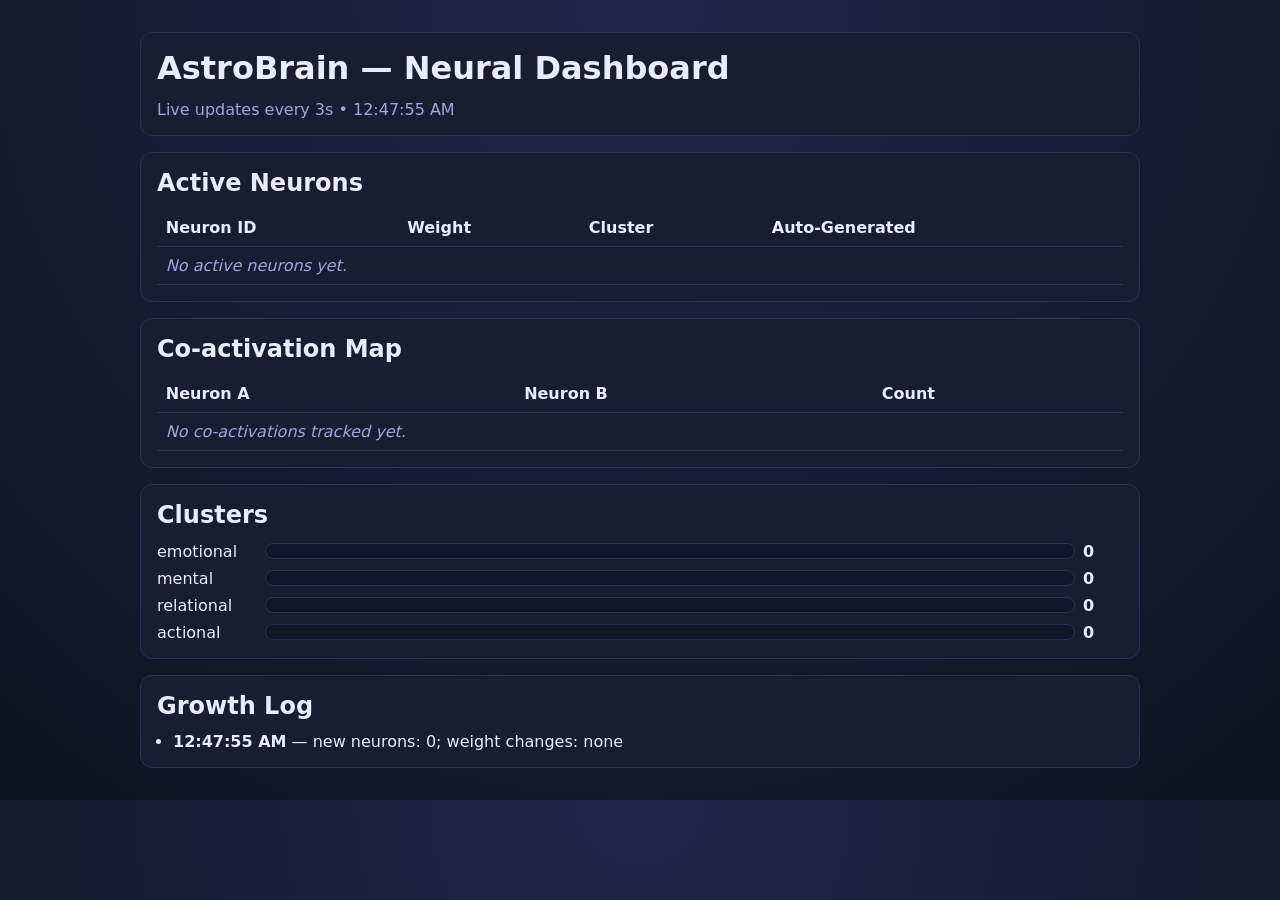
==== astrobrain/dashboard/index.html @ 65255050 "Add cerebellum narrative refinement and live neural dashboard" ====
<!doctype html>
<html lang="en">
  <head>
    <meta charset="UTF-8" />
    <meta name="viewport" content="width=device-width, initial-scale=1.0" />
    <title>AstroBrain Neural Dashboard</title>
    <link rel="stylesheet" href="./style.css" />
  </head>
  <body>
    <main class="dashboard">
      <header>
        <h1>AstroBrain — Neural Dashboard</h1>
        <p id="status">Loading neural activity…</p>
      </header>

      <section>
        <h2>Active Neurons</h2>
        <table>
          <thead>
            <tr>
              <th>Neuron ID</th>
              <th>Weight</th>
              <th>Cluster</th>
              <th>Auto-Generated</th>
            </tr>
          </thead>
          <tbody id="neurons-body"></tbody>
        </table>
      </section>

      <section>
        <h2>Co-activation Map</h2>
        <table>
          <thead>
            <tr>
              <th>Neuron A</th>
              <th>Neuron B</th>
              <th>Count</th>
            </tr>
          </thead>
          <tbody id="coactivation-body"></tbody>
        </table>
      </section>

      <section>
        <h2>Clusters</h2>
        <div id="cluster-bars" class="cluster-bars"></div>
      </section>

      <section>
        <h2>Growth Log</h2>
        <ul id="growth-log" class="timeline"></ul>
      </section>
    </main>

    <script src="./app.js"></script>
  </body>
</html>
---- astrobrain/dashboard/style.css ----
:root {
  color-scheme: dark;
  --bg: #0f1220;
  --panel: #191d31;
  --line: #2a3255;
  --text: #e7ecff;
  --muted: #9aa8db;
  --accent: #67d3ff;
}

* { box-sizing: border-box; }

body {
  margin: 0;
  font-family: Inter, system-ui, -apple-system, Segoe UI, Roboto, sans-serif;
  background: radial-gradient(circle at top, #1e2748, var(--bg));
  color: var(--text);
}

.dashboard {
  width: min(1000px, 94vw);
  margin: 2rem auto;
  display: grid;
  gap: 1rem;
}

section,
header {
  background: var(--panel);
  border: 1px solid var(--line);
  border-radius: 12px;
  padding: 1rem;
}

h1, h2 { margin: 0 0 0.8rem; }
#status { margin: 0; color: var(--muted); }

table {
  width: 100%;
  border-collapse: collapse;
}

th, td {
  text-align: left;
  padding: 0.55rem;
  border-bottom: 1px solid var(--line);
}

.cluster-bars {
  display: grid;
  gap: 0.5rem;
}

.bar-row {
  display: grid;
  grid-template-columns: 100px 1fr 40px;
  align-items: center;
  gap: 0.5rem;
}

.bar-track {
  height: 16px;
  border-radius: 999px;
  overflow: hidden;
  background: #11162a;
  border: 1px solid var(--line);
}

.bar-fill {
  height: 100%;
  background: linear-gradient(90deg, #4bb2ff, var(--accent));
}

.timeline {
  margin: 0;
  padding-left: 1rem;
  display: grid;
  gap: 0.45rem;
}

.empty {
  color: var(--muted);
  font-style: italic;
}
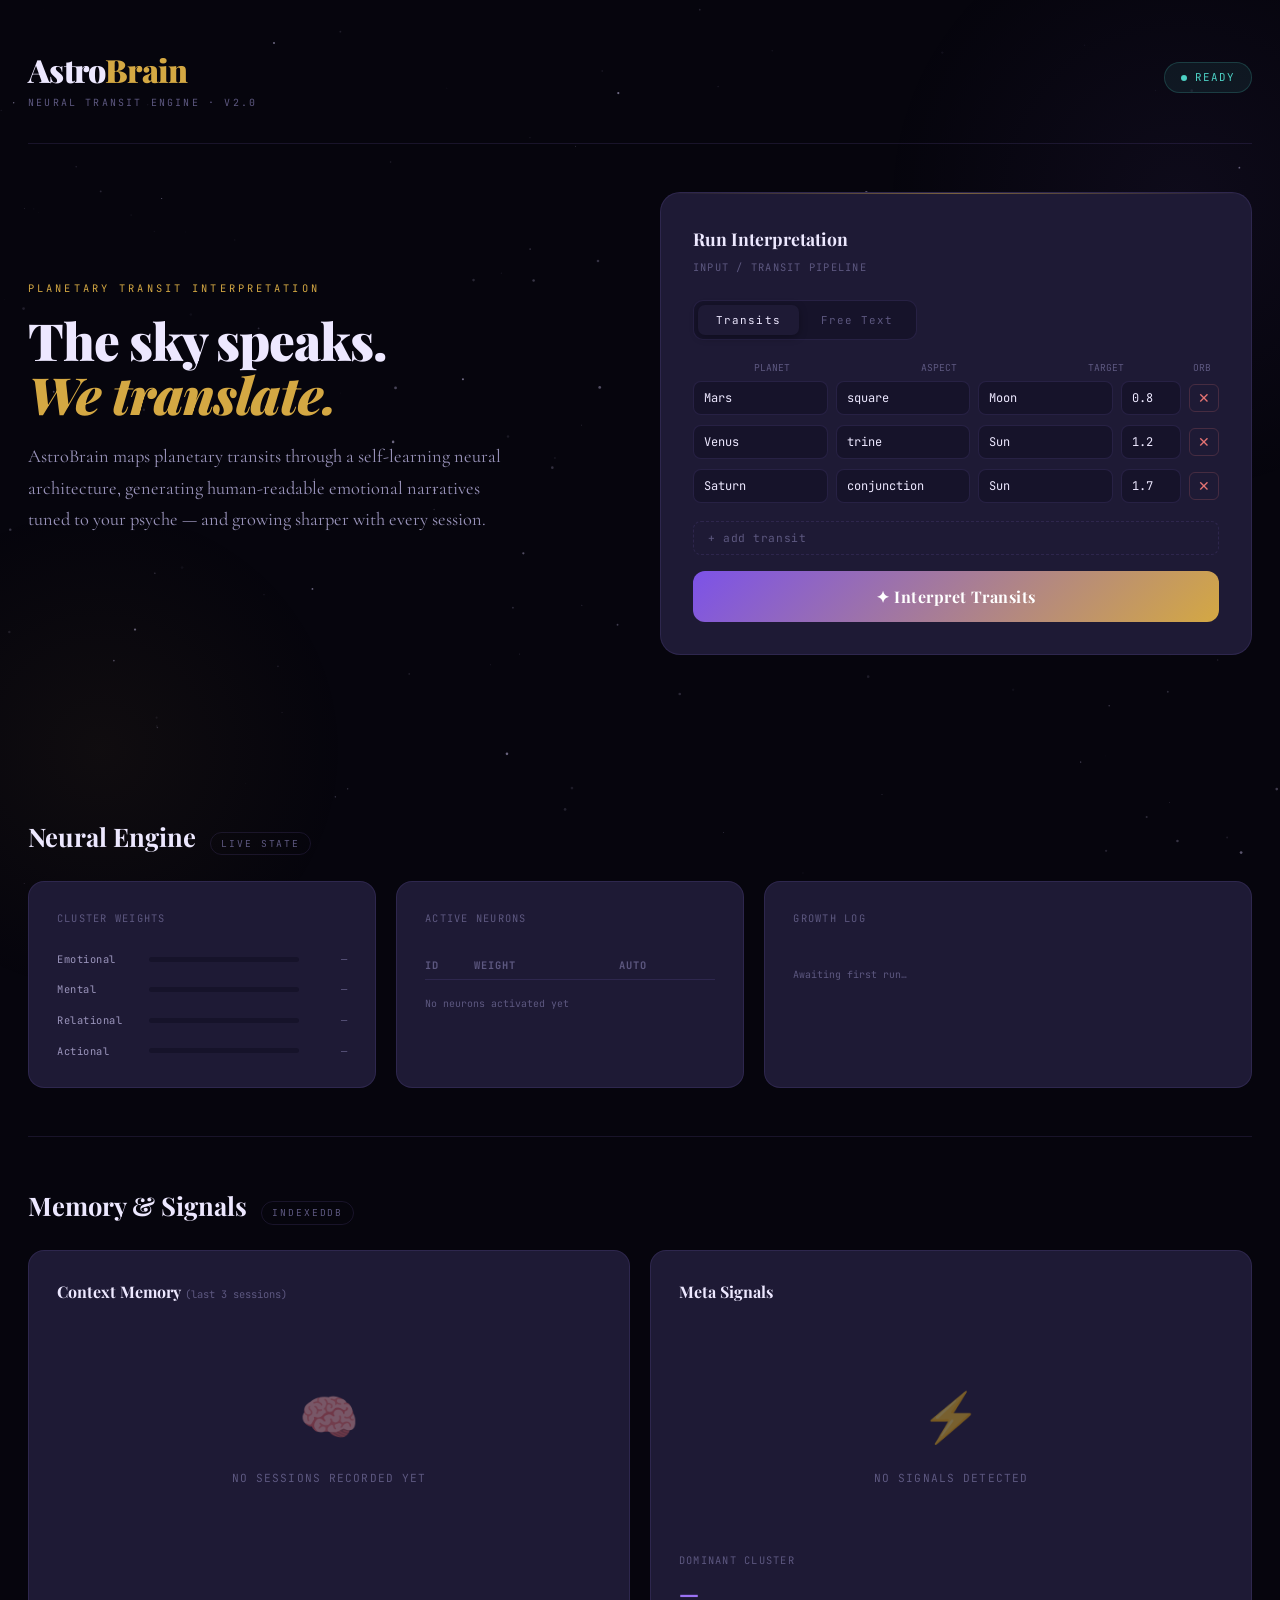
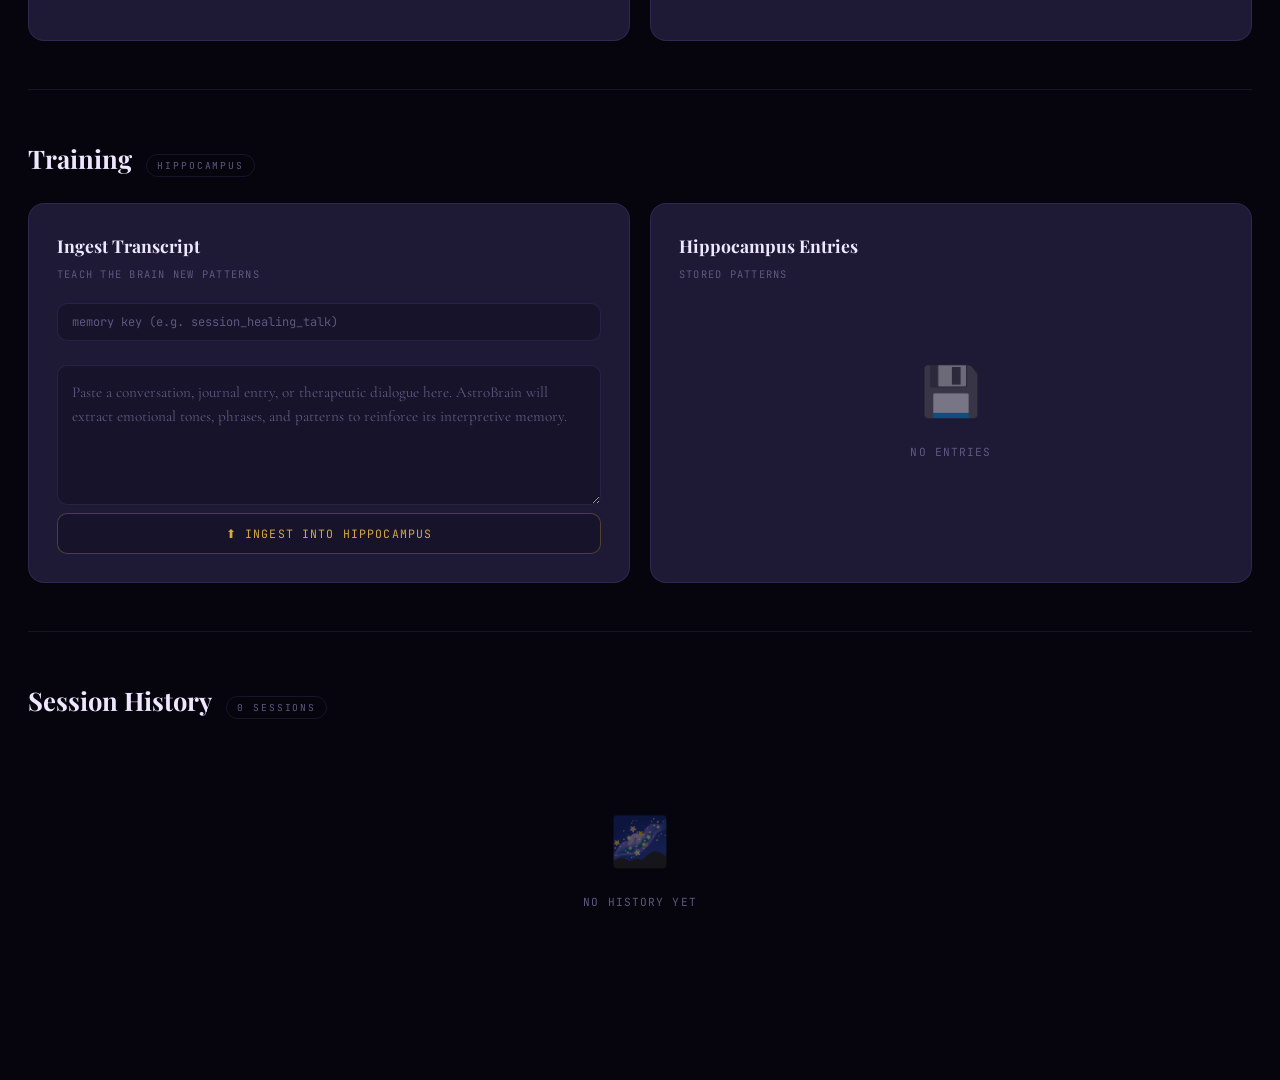
==== commit 5985e59e: "Add files via upload" ====
--- a/astrobrain/dashboard/index.html
+++ b/astrobrain/dashboard/index.html
@@ -1,58 +1,1999 @@
-<!doctype html>
+<!DOCTYPE html>
 <html lang="en">
-  <head>
-    <meta charset="UTF-8" />
-    <meta name="viewport" content="width=device-width, initial-scale=1.0" />
-    <title>AstroBrain Neural Dashboard</title>
-    <link rel="stylesheet" href="./style.css" />
-  </head>
-  <body>
-    <main class="dashboard">
-      <header>
-        <h1>AstroBrain — Neural Dashboard</h1>
-        <p id="status">Loading neural activity…</p>
-      </header>
-
-      <section>
-        <h2>Active Neurons</h2>
-        <table>
+<head>
+<meta charset="UTF-8">
+<meta name="viewport" content="width=device-width, initial-scale=1.0">
+<title>AstroBrain — Neural Transit Engine</title>
+<link rel="preconnect" href="https://fonts.googleapis.com">
+<link rel="preconnect" href="https://fonts.gstatic.com" crossorigin>
+<link href="https://fonts.googleapis.com/css2?family=Playfair+Display:ital,wght@0,400;0,700;0,900;1,400;1,700&family=JetBrains+Mono:wght@300;400;500;700&family=Cormorant+Garamond:ital,wght@0,300;0,400;1,300;1,400&display=swap" rel="stylesheet">
+
+<style>
+  :root {
+    --void: #06050d;
+    --deep: #0e0c1a;
+    --surface: #16132a;
+    --card: #1e1a35;
+    --card-hi: #2a2448;
+    --border: rgba(160, 130, 255, 0.12);
+    --border-hi: rgba(160, 130, 255, 0.28);
+    --gold: #d4a843;
+    --gold-dim: rgba(212, 168, 67, 0.6);
+    --gold-glow: rgba(212, 168, 67, 0.15);
+    --violet: #9b72f5;
+    --violet-dim: rgba(155, 114, 245, 0.6);
+    --violet-glow: rgba(155, 114, 245, 0.12);
+    --rose: #e57373;
+    --teal: #4dd0c4;
+    --teal-dim: rgba(77, 208, 196, 0.6);
+    --text-primary: #ede8ff;
+    --text-secondary: #9b95bc;
+    --text-muted: #5d5880;
+    --font-display: 'Playfair Display', serif;
+    --font-body: 'Cormorant Garamond', serif;
+    --font-mono: 'JetBrains Mono', monospace;
+  }
+
+  *, *::before, *::after { box-sizing: border-box; margin: 0; padding: 0; }
+
+  html { scroll-behavior: smooth; }
+
+  body {
+    background: var(--void);
+    color: var(--text-primary);
+    font-family: var(--font-body);
+    font-size: 17px;
+    line-height: 1.6;
+    min-height: 100vh;
+    overflow-x: hidden;
+  }
+
+  /* ─── CANVAS STARS ─────────────────────────────────── */
+  #star-canvas {
+    position: fixed;
+    inset: 0;
+    z-index: 0;
+    pointer-events: none;
+  }
+
+  /* ─── LAYOUT ─────────────────────────────────────── */
+  .app {
+    position: relative;
+    z-index: 1;
+    max-width: 1400px;
+    margin: 0 auto;
+    padding: 0 28px 80px;
+  }
+
+  /* ─── HEADER ─────────────────────────────────────── */
+  header {
+    padding: 44px 0 32px;
+    display: flex;
+    align-items: center;
+    justify-content: space-between;
+    border-bottom: 1px solid var(--border);
+    margin-bottom: 48px;
+  }
+
+  .logo-block {
+    display: flex;
+    align-items: baseline;
+    gap: 14px;
+  }
+
+  .logo-text {
+    font-family: var(--font-display);
+    font-size: 2rem;
+    font-weight: 900;
+    letter-spacing: -0.02em;
+    color: var(--text-primary);
+  }
+
+  .logo-text span {
+    color: var(--gold);
+  }
+
+  .logo-sub {
+    font-family: var(--font-mono);
+    font-size: 0.62rem;
+    letter-spacing: 0.22em;
+    color: var(--text-muted);
+    text-transform: uppercase;
+  }
+
+  .header-right {
+    display: flex;
+    align-items: center;
+    gap: 20px;
+  }
+
+  .status-pill {
+    display: flex;
+    align-items: center;
+    gap: 8px;
+    background: rgba(77, 208, 196, 0.08);
+    border: 1px solid rgba(77, 208, 196, 0.2);
+    border-radius: 100px;
+    padding: 6px 16px;
+    font-family: var(--font-mono);
+    font-size: 0.68rem;
+    color: var(--teal);
+    letter-spacing: 0.1em;
+  }
+
+  .status-dot {
+    width: 6px; height: 6px;
+    border-radius: 50%;
+    background: var(--teal);
+    animation: pulse 2s ease-in-out infinite;
+  }
+
+  @keyframes pulse {
+    0%, 100% { opacity: 1; transform: scale(1); }
+    50% { opacity: 0.4; transform: scale(0.7); }
+  }
+
+  /* ─── HERO SECTION ─────────────────────────────── */
+  .hero {
+    display: grid;
+    grid-template-columns: 1fr 1fr;
+    gap: 40px;
+    margin-bottom: 48px;
+  }
+
+  .hero-left {
+    display: flex;
+    flex-direction: column;
+    justify-content: center;
+  }
+
+  .hero-eyebrow {
+    font-family: var(--font-mono);
+    font-size: 0.65rem;
+    letter-spacing: 0.3em;
+    color: var(--gold);
+    text-transform: uppercase;
+    margin-bottom: 16px;
+  }
+
+  .hero-title {
+    font-family: var(--font-display);
+    font-size: 3.2rem;
+    font-weight: 900;
+    line-height: 1.06;
+    letter-spacing: -0.02em;
+    margin-bottom: 20px;
+  }
+
+  .hero-title em {
+    font-style: italic;
+    color: var(--gold);
+  }
+
+  .hero-desc {
+    font-size: 1.15rem;
+    color: var(--text-secondary);
+    line-height: 1.7;
+    max-width: 480px;
+    margin-bottom: 32px;
+  }
+
+  /* ─── TRANSIT INPUT PANEL ───────────────────────── */
+  .input-panel {
+    background: var(--card);
+    border: 1px solid var(--border);
+    border-radius: 20px;
+    padding: 32px;
+    position: relative;
+    overflow: hidden;
+  }
+
+  .input-panel::before {
+    content: '';
+    position: absolute;
+    top: 0; left: 0; right: 0;
+    height: 1px;
+    background: linear-gradient(90deg, transparent, var(--gold), transparent);
+    opacity: 0.5;
+  }
+
+  .panel-title {
+    font-family: var(--font-display);
+    font-size: 1.1rem;
+    font-weight: 700;
+    margin-bottom: 6px;
+  }
+
+  .panel-sub {
+    font-family: var(--font-mono);
+    font-size: 0.65rem;
+    color: var(--text-muted);
+    letter-spacing: 0.12em;
+    margin-bottom: 24px;
+  }
+
+  /* Transit Row */
+  .transit-rows { display: flex; flex-direction: column; gap: 10px; margin-bottom: 18px; }
+
+  .transit-row {
+    display: grid;
+    grid-template-columns: 1fr 1fr 1fr auto auto;
+    gap: 8px;
+    align-items: center;
+  }
+
+  .transit-row select,
+  .transit-row input[type="number"] {
+    background: var(--surface);
+    border: 1px solid var(--border);
+    border-radius: 8px;
+    color: var(--text-primary);
+    font-family: var(--font-mono);
+    font-size: 0.75rem;
+    padding: 8px 10px;
+    transition: border-color 0.2s;
+    -webkit-appearance: none;
+    outline: none;
+    width: 100%;
+  }
+
+  .transit-row select:focus,
+  .transit-row input[type="number"]:focus {
+    border-color: var(--violet-dim);
+  }
+
+  .transit-row select option { background: var(--deep); }
+
+  .btn-remove {
+    background: none;
+    border: 1px solid rgba(229, 115, 115, 0.2);
+    border-radius: 6px;
+    color: var(--rose);
+    cursor: pointer;
+    font-size: 0.9rem;
+    padding: 6px 8px;
+    transition: all 0.2s;
+    line-height: 1;
+  }
+  .btn-remove:hover { background: rgba(229,115,115,0.1); border-color: var(--rose); }
+
+  .row-label {
+    font-family: var(--font-mono);
+    font-size: 0.6rem;
+    color: var(--text-muted);
+    text-align: center;
+  }
+
+  .col-labels {
+    display: grid;
+    grid-template-columns: 1fr 1fr 1fr auto auto;
+    gap: 8px;
+    margin-bottom: 6px;
+  }
+
+  .btn-add {
+    display: flex;
+    align-items: center;
+    gap: 8px;
+    background: none;
+    border: 1px dashed var(--border);
+    border-radius: 8px;
+    color: var(--text-muted);
+    cursor: pointer;
+    font-family: var(--font-mono);
+    font-size: 0.7rem;
+    padding: 9px 14px;
+    transition: all 0.2s;
+    width: 100%;
+    letter-spacing: 0.05em;
+  }
+  .btn-add:hover { border-color: var(--violet-dim); color: var(--violet); }
+
+  .btn-run {
+    display: flex;
+    align-items: center;
+    justify-content: center;
+    gap: 10px;
+    width: 100%;
+    margin-top: 16px;
+    padding: 15px;
+    background: linear-gradient(135deg, #7c52e8, #d4a843);
+    border: none;
+    border-radius: 12px;
+    color: white;
+    cursor: pointer;
+    font-family: var(--font-display);
+    font-size: 1rem;
+    font-weight: 700;
+    letter-spacing: 0.03em;
+    transition: all 0.25s;
+    position: relative;
+    overflow: hidden;
+  }
+
+  .btn-run::before {
+    content: '';
+    position: absolute;
+    inset: 0;
+    background: linear-gradient(135deg, #9b72f5, #e8c063);
+    opacity: 0;
+    transition: opacity 0.25s;
+  }
+
+  .btn-run:hover::before { opacity: 1; }
+  .btn-run:hover { transform: translateY(-1px); box-shadow: 0 8px 32px rgba(155, 114, 245, 0.3); }
+  .btn-run:active { transform: translateY(0); }
+  .btn-run span { position: relative; z-index: 1; }
+
+  /* ─── RAW TEXT INPUT ────────────────────────────── */
+  .raw-panel {
+    background: var(--card);
+    border: 1px solid var(--border);
+    border-radius: 20px;
+    padding: 32px;
+    margin-bottom: 40px;
+    position: relative;
+    overflow: hidden;
+  }
+
+  .raw-panel::before {
+    content: '';
+    position: absolute;
+    top: 0; left: 0; right: 0;
+    height: 1px;
+    background: linear-gradient(90deg, transparent, var(--violet), transparent);
+    opacity: 0.5;
+  }
+
+  .raw-panel textarea {
+    width: 100%;
+    background: var(--surface);
+    border: 1px solid var(--border);
+    border-radius: 10px;
+    color: var(--text-primary);
+    font-family: var(--font-body);
+    font-size: 1rem;
+    line-height: 1.6;
+    padding: 14px 16px;
+    resize: vertical;
+    min-height: 110px;
+    outline: none;
+    transition: border-color 0.2s;
+    margin-top: 12px;
+  }
+  .raw-panel textarea::placeholder { color: var(--text-muted); }
+  .raw-panel textarea:focus { border-color: var(--violet-dim); }
+
+  .raw-panel .btn-run-raw {
+    margin-top: 14px;
+    display: flex;
+    align-items: center;
+    justify-content: center;
+    gap: 10px;
+    width: 100%;
+    padding: 13px;
+    background: var(--surface);
+    border: 1px solid var(--violet-dim);
+    border-radius: 10px;
+    color: var(--violet);
+    cursor: pointer;
+    font-family: var(--font-mono);
+    font-size: 0.75rem;
+    letter-spacing: 0.1em;
+    transition: all 0.2s;
+  }
+  .raw-panel .btn-run-raw:hover {
+    background: var(--violet-glow);
+    border-color: var(--violet);
+  }
+
+  /* ─── NARRATIVE OUTPUT ──────────────────────────── */
+  .narrative-section {
+    margin-bottom: 48px;
+    opacity: 0;
+    transform: translateY(20px);
+    transition: all 0.6s cubic-bezier(0.22, 1, 0.36, 1);
+  }
+  .narrative-section.visible {
+    opacity: 1;
+    transform: translateY(0);
+  }
+
+  .section-header {
+    display: flex;
+    align-items: baseline;
+    gap: 14px;
+    margin-bottom: 24px;
+  }
+
+  .section-title {
+    font-family: var(--font-display);
+    font-size: 1.6rem;
+    font-weight: 700;
+  }
+
+  .section-badge {
+    font-family: var(--font-mono);
+    font-size: 0.6rem;
+    letter-spacing: 0.2em;
+    color: var(--text-muted);
+    text-transform: uppercase;
+    padding: 3px 10px;
+    border: 1px solid var(--border);
+    border-radius: 100px;
+  }
+
+  .narrative-grid {
+    display: grid;
+    grid-template-columns: repeat(4, 1fr);
+    gap: 20px;
+  }
+
+  .narrative-card {
+    background: var(--card);
+    border: 1px solid var(--border);
+    border-radius: 16px;
+    padding: 26px 24px;
+    position: relative;
+    overflow: hidden;
+    transition: border-color 0.3s, transform 0.3s;
+  }
+  .narrative-card:hover {
+    border-color: var(--border-hi);
+    transform: translateY(-2px);
+  }
+
+  .narrative-card .card-icon {
+    font-size: 1.5rem;
+    margin-bottom: 10px;
+    display: block;
+  }
+
+  .narrative-card .card-label {
+    font-family: var(--font-mono);
+    font-size: 0.62rem;
+    letter-spacing: 0.22em;
+    color: var(--text-muted);
+    text-transform: uppercase;
+    margin-bottom: 10px;
+  }
+
+  .narrative-card .card-value {
+    font-family: var(--font-body);
+    font-size: 1.05rem;
+    color: var(--text-primary);
+    line-height: 1.55;
+  }
+
+  .card-energy { border-top: 2px solid var(--gold); }
+  .card-energy .card-label { color: var(--gold-dim); }
+  .card-avoid { border-top: 2px solid var(--rose); }
+  .card-avoid .card-label { color: rgba(229,115,115,0.7); }
+  .card-use { border-top: 2px solid var(--teal); }
+  .card-use .card-label { color: var(--teal-dim); }
+  .card-focus { border-top: 2px solid var(--violet); }
+  .card-focus .card-label { color: var(--violet-dim); }
+
+  /* ─── NEURAL ENGINE DASHBOARD ───────────────────── */
+  .engine-section {
+    margin-bottom: 48px;
+  }
+
+  .engine-grid {
+    display: grid;
+    grid-template-columns: 1fr 1fr 1.4fr;
+    gap: 20px;
+  }
+
+  /* Cluster bars */
+  .cluster-card {
+    background: var(--card);
+    border: 1px solid var(--border);
+    border-radius: 16px;
+    padding: 28px;
+  }
+
+  .cluster-bars { display: flex; flex-direction: column; gap: 14px; margin-top: 16px; }
+
+  .bar-row {
+    display: flex;
+    align-items: center;
+    gap: 12px;
+  }
+
+  .bar-label {
+    font-family: var(--font-mono);
+    font-size: 0.65rem;
+    color: var(--text-secondary);
+    width: 80px;
+    flex-shrink: 0;
+    text-transform: capitalize;
+    letter-spacing: 0.05em;
+  }
+
+  .bar-track {
+    flex: 1;
+    height: 5px;
+    background: var(--surface);
+    border-radius: 100px;
+    overflow: hidden;
+  }
+
+  .bar-fill {
+    height: 100%;
+    border-radius: 100px;
+    transition: width 0.8s cubic-bezier(0.22, 1, 0.36, 1);
+  }
+  .bar-fill.emotional { background: linear-gradient(90deg, #e57373, #f48fb1); }
+  .bar-fill.mental { background: linear-gradient(90deg, #4dd0c4, #80deea); }
+  .bar-fill.relational { background: linear-gradient(90deg, #d4a843, #ffe082); }
+  .bar-fill.actional { background: linear-gradient(90deg, #9b72f5, #ce93d8); }
+
+  .bar-val {
+    font-family: var(--font-mono);
+    font-size: 0.65rem;
+    color: var(--text-muted);
+    width: 36px;
+    text-align: right;
+  }
+
+  /* Neurons table */
+  .neuron-card {
+    background: var(--card);
+    border: 1px solid var(--border);
+    border-radius: 16px;
+    padding: 28px;
+    overflow: hidden;
+  }
+
+  .data-table {
+    width: 100%;
+    border-collapse: collapse;
+    margin-top: 16px;
+    font-family: var(--font-mono);
+    font-size: 0.65rem;
+  }
+
+  .data-table th {
+    color: var(--text-muted);
+    letter-spacing: 0.1em;
+    text-transform: uppercase;
+    padding: 6px 0;
+    text-align: left;
+    border-bottom: 1px solid var(--border);
+  }
+
+  .data-table td {
+    padding: 8px 0;
+    color: var(--text-secondary);
+    border-bottom: 1px solid rgba(255,255,255,0.03);
+    vertical-align: top;
+  }
+
+  .data-table tr:last-child td { border-bottom: none; }
+
+  .weight-bar {
+    display: inline-block;
+    height: 3px;
+    border-radius: 2px;
+    background: var(--violet);
+    margin-top: 3px;
+    vertical-align: middle;
+    transition: width 0.6s ease;
+  }
+
+  .neuron-id { color: var(--text-primary); font-size: 0.6rem; }
+  .auto-badge {
+    font-size: 0.5rem;
+    padding: 1px 5px;
+    background: var(--violet-glow);
+    border: 1px solid rgba(155, 114, 245, 0.3);
+    border-radius: 4px;
+    color: var(--violet-dim);
+    margin-left: 4px;
+  }
+
+  /* Growth log */
+  .growth-card {
+    background: var(--card);
+    border: 1px solid var(--border);
+    border-radius: 16px;
+    padding: 28px;
+    overflow: hidden;
+  }
+
+  .growth-log {
+    list-style: none;
+    margin-top: 16px;
+    max-height: 280px;
+    overflow-y: auto;
+    scrollbar-width: thin;
+    scrollbar-color: var(--border) transparent;
+  }
+
+  .growth-log li {
+    display: flex;
+    gap: 12px;
+    padding: 10px 0;
+    border-bottom: 1px solid rgba(255,255,255,0.03);
+    font-family: var(--font-mono);
+    font-size: 0.62rem;
+    color: var(--text-muted);
+    align-items: flex-start;
+  }
+
+  .growth-log li:last-child { border-bottom: none; }
+
+  .log-time {
+    color: var(--gold-dim);
+    flex-shrink: 0;
+    padding-top: 1px;
+  }
+
+  .log-text { color: var(--text-secondary); }
+
+  .log-changes { display: flex; flex-wrap: wrap; gap: 4px; margin-top: 3px; }
+
+  .change-chip {
+    font-size: 0.58rem;
+    padding: 1px 6px;
+    border-radius: 4px;
+    border: 1px solid;
+  }
+  .change-chip.pos { border-color: rgba(77, 208, 196, 0.3); color: var(--teal); }
+  .change-chip.neg { border-color: rgba(229, 115, 115, 0.3); color: var(--rose); }
+
+  /* ─── TRANSIT BREAKDOWN ─────────────────────────── */
+  .transits-section { margin-bottom: 48px; }
+
+  .transit-cards { display: grid; grid-template-columns: repeat(3, 1fr); gap: 16px; }
+
+  .transit-card {
+    background: var(--card);
+    border: 1px solid var(--border);
+    border-radius: 14px;
+    padding: 22px;
+    position: relative;
+    overflow: hidden;
+    transition: all 0.2s;
+  }
+  .transit-card:hover { border-color: var(--border-hi); }
+
+  .tc-rank {
+    font-family: var(--font-mono);
+    font-size: 0.58rem;
+    color: var(--text-muted);
+    letter-spacing: 0.2em;
+    margin-bottom: 8px;
+  }
+
+  .tc-header {
+    font-family: var(--font-display);
+    font-size: 1.15rem;
+    font-weight: 700;
+    margin-bottom: 4px;
+    color: var(--text-primary);
+  }
+
+  .tc-planet { color: var(--gold); }
+
+  .tc-meta {
+    font-family: var(--font-mono);
+    font-size: 0.62rem;
+    color: var(--text-muted);
+    margin-bottom: 14px;
+  }
+
+  .tc-scores {
+    display: flex;
+    gap: 10px;
+    flex-wrap: wrap;
+  }
+
+  .score-chip {
+    font-family: var(--font-mono);
+    font-size: 0.62rem;
+    padding: 3px 9px;
+    border-radius: 6px;
+    border: 1px solid;
+  }
+
+  .score-chip.total { border-color: var(--gold-dim); color: var(--gold); }
+  .score-chip.planet-s { border-color: rgba(155,114,245,0.3); color: var(--violet); }
+  .score-chip.aspect-s { border-color: rgba(77,208,196,0.3); color: var(--teal); }
+  .score-chip.orb-s { border-color: rgba(255,255,255,0.1); color: var(--text-muted); }
+
+  .tc-emotion {
+    margin-top: 12px;
+    font-style: italic;
+    font-size: 0.95rem;
+    color: var(--text-secondary);
+  }
+
+  .tc-action {
+    margin-top: 6px;
+    font-family: var(--font-mono);
+    font-size: 0.6rem;
+    color: var(--teal-dim);
+    letter-spacing: 0.06em;
+  }
+
+  /* ─── MEMORY SECTION ────────────────────────────── */
+  .memory-section { margin-bottom: 48px; }
+
+  .memory-grid {
+    display: grid;
+    grid-template-columns: 1fr 1fr;
+    gap: 20px;
+  }
+
+  .memory-card {
+    background: var(--card);
+    border: 1px solid var(--border);
+    border-radius: 16px;
+    padding: 28px;
+  }
+
+  .memory-card h4 {
+    font-family: var(--font-display);
+    font-size: 1rem;
+    font-weight: 700;
+    margin-bottom: 16px;
+    color: var(--text-primary);
+  }
+
+  .context-entry {
+    padding: 12px 0;
+    border-bottom: 1px solid rgba(255,255,255,0.04);
+    display: grid;
+    grid-template-columns: auto 1fr 1fr 1fr;
+    gap: 12px;
+    align-items: center;
+    font-family: var(--font-mono);
+    font-size: 0.65rem;
+  }
+  .context-entry:last-child { border-bottom: none; }
+
+  .ctx-date { color: var(--gold-dim); }
+  .ctx-emotion { color: var(--text-secondary); }
+  .ctx-tone { color: var(--violet-dim); }
+  .ctx-cluster { color: var(--teal-dim); text-transform: capitalize; }
+
+  .meta-signals { display: flex; flex-wrap: wrap; gap: 8px; }
+
+  .signal-chip {
+    padding: 6px 14px;
+    border-radius: 8px;
+    background: var(--surface);
+    border: 1px solid var(--border);
+    font-family: var(--font-mono);
+    font-size: 0.65rem;
+    color: var(--text-secondary);
+  }
+
+  .signal-chip.high {
+    border-color: rgba(229,115,115,0.3);
+    color: var(--rose);
+    background: rgba(229,115,115,0.06);
+  }
+
+  /* ─── TRAINING SECTION ──────────────────────────── */
+  .training-section { margin-bottom: 48px; }
+
+  .training-grid {
+    display: grid;
+    grid-template-columns: 1fr 1fr;
+    gap: 20px;
+  }
+
+  .training-card {
+    background: var(--card);
+    border: 1px solid var(--border);
+    border-radius: 16px;
+    padding: 28px;
+  }
+
+  .training-card textarea {
+    width: 100%;
+    background: var(--surface);
+    border: 1px solid var(--border);
+    border-radius: 10px;
+    color: var(--text-primary);
+    font-family: var(--font-body);
+    font-size: 0.95rem;
+    line-height: 1.6;
+    padding: 14px;
+    resize: vertical;
+    min-height: 140px;
+    outline: none;
+    transition: border-color 0.2s;
+    margin-top: 12px;
+  }
+  .training-card textarea:focus { border-color: var(--violet-dim); }
+  .training-card textarea::placeholder { color: var(--text-muted); }
+
+  .training-card input[type="text"] {
+    width: 100%;
+    background: var(--surface);
+    border: 1px solid var(--border);
+    border-radius: 10px;
+    color: var(--text-primary);
+    font-family: var(--font-mono);
+    font-size: 0.75rem;
+    padding: 10px 14px;
+    outline: none;
+    transition: border-color 0.2s;
+    margin-top: 8px;
+    margin-bottom: 12px;
+  }
+  .training-card input[type="text"]:focus { border-color: var(--violet-dim); }
+  .training-card input[type="text"]::placeholder { color: var(--text-muted); }
+
+  .btn-train {
+    display: flex;
+    align-items: center;
+    justify-content: center;
+    gap: 8px;
+    width: 100%;
+    padding: 12px;
+    background: var(--surface);
+    border: 1px solid rgba(212, 168, 67, 0.3);
+    border-radius: 10px;
+    color: var(--gold);
+    cursor: pointer;
+    font-family: var(--font-mono);
+    font-size: 0.72rem;
+    letter-spacing: 0.1em;
+    transition: all 0.2s;
+  }
+  .btn-train:hover { background: var(--gold-glow); border-color: var(--gold); }
+
+  /* ─── HISTORY SECTION ───────────────────────────── */
+  .history-section { margin-bottom: 48px; }
+
+  .history-list { display: flex; flex-direction: column; gap: 12px; }
+
+  .history-entry {
+    background: var(--card);
+    border: 1px solid var(--border);
+    border-radius: 14px;
+    padding: 20px 24px;
+    display: grid;
+    grid-template-columns: auto 1fr auto;
+    gap: 20px;
+    align-items: center;
+    cursor: pointer;
+    transition: all 0.2s;
+  }
+  .history-entry:hover { border-color: var(--border-hi); background: var(--card-hi); }
+
+  .he-time {
+    font-family: var(--font-mono);
+    font-size: 0.62rem;
+    color: var(--text-muted);
+    white-space: nowrap;
+  }
+
+  .he-preview {
+    font-size: 0.95rem;
+    color: var(--text-secondary);
+    overflow: hidden;
+    text-overflow: ellipsis;
+    white-space: nowrap;
+  }
+
+  .he-tone {
+    font-family: var(--font-mono);
+    font-size: 0.6rem;
+    padding: 3px 10px;
+    border-radius: 100px;
+    border: 1px solid var(--border);
+    color: var(--text-muted);
+    white-space: nowrap;
+  }
+
+  .he-tone.intense { border-color: rgba(229,115,115,0.3); color: var(--rose); }
+  .he-tone.active { border-color: rgba(155,114,245,0.3); color: var(--violet); }
+  .he-tone.soft { border-color: rgba(77,208,196,0.3); color: var(--teal); }
+
+  /* ─── LOADER ─────────────────────────────────────── */
+  .loader {
+    display: none;
+    align-items: center;
+    justify-content: center;
+    gap: 8px;
+    padding: 40px;
+    font-family: var(--font-mono);
+    font-size: 0.72rem;
+    color: var(--text-muted);
+    letter-spacing: 0.1em;
+  }
+  .loader.active { display: flex; }
+
+  .spinner {
+    width: 18px; height: 18px;
+    border: 2px solid var(--border);
+    border-top-color: var(--violet);
+    border-radius: 50%;
+    animation: spin 0.8s linear infinite;
+  }
+  @keyframes spin { to { transform: rotate(360deg); } }
+
+  /* ─── TOAST ──────────────────────────────────────── */
+  .toast {
+    position: fixed;
+    bottom: 32px;
+    right: 32px;
+    background: var(--card);
+    border: 1px solid var(--border);
+    border-radius: 12px;
+    padding: 14px 20px;
+    font-family: var(--font-mono);
+    font-size: 0.72rem;
+    color: var(--text-primary);
+    z-index: 100;
+    transform: translateY(20px);
+    opacity: 0;
+    transition: all 0.3s cubic-bezier(0.22, 1, 0.36, 1);
+    pointer-events: none;
+    display: flex;
+    align-items: center;
+    gap: 10px;
+    max-width: 320px;
+  }
+  .toast.show { transform: translateY(0); opacity: 1; }
+  .toast.success { border-left: 3px solid var(--teal); }
+  .toast.error { border-left: 3px solid var(--rose); }
+  .toast.info { border-left: 3px solid var(--violet); }
+
+  /* ─── EMPTY STATE ────────────────────────────────── */
+  .empty-state {
+    text-align: center;
+    padding: 60px 0 40px;
+    color: var(--text-muted);
+  }
+  .empty-state .es-icon { font-size: 3rem; margin-bottom: 12px; display: block; opacity: 0.4; }
+  .empty-state p { font-family: var(--font-mono); font-size: 0.7rem; letter-spacing: 0.1em; }
+
+  /* ─── RESPONSIVE ─────────────────────────────────── */
+  @media (max-width: 1100px) {
+    .hero { grid-template-columns: 1fr; }
+    .narrative-grid { grid-template-columns: repeat(2, 1fr); }
+    .engine-grid { grid-template-columns: 1fr 1fr; }
+    .growth-card { grid-column: 1 / -1; }
+    .transit-cards { grid-template-columns: 1fr 1fr; }
+  }
+
+  @media (max-width: 700px) {
+    .narrative-grid { grid-template-columns: 1fr; }
+    .engine-grid { grid-template-columns: 1fr; }
+    .transit-cards { grid-template-columns: 1fr; }
+    .memory-grid, .training-grid { grid-template-columns: 1fr; }
+    .hero-title { font-size: 2.2rem; }
+    .transit-row { grid-template-columns: 1fr 1fr; }
+  }
+
+  /* ─── SCROLL REVEAL ──────────────────────────────── */
+  .reveal {
+    opacity: 0;
+    transform: translateY(24px);
+    transition: all 0.7s cubic-bezier(0.22, 1, 0.36, 1);
+  }
+  .reveal.visible {
+    opacity: 1;
+    transform: translateY(0);
+  }
+  .reveal:nth-child(2) { transition-delay: 0.1s; }
+  .reveal:nth-child(3) { transition-delay: 0.2s; }
+  .reveal:nth-child(4) { transition-delay: 0.3s; }
+
+  /* ─── GLOW DECORATIONS ───────────────────────────── */
+  .glow-violet {
+    position: fixed;
+    width: 600px; height: 600px;
+    border-radius: 50%;
+    background: radial-gradient(circle, rgba(155,114,245,0.06) 0%, transparent 70%);
+    top: -100px; right: -200px;
+    pointer-events: none;
+    z-index: 0;
+  }
+  .glow-gold {
+    position: fixed;
+    width: 500px; height: 500px;
+    border-radius: 50%;
+    background: radial-gradient(circle, rgba(212,168,67,0.05) 0%, transparent 70%);
+    bottom: -100px; left: -150px;
+    pointer-events: none;
+    z-index: 0;
+  }
+
+  /* section hr */
+  .divider {
+    border: none;
+    border-top: 1px solid var(--border);
+    margin: 48px 0;
+  }
+
+  /* tab switcher for hero */
+  .mode-tabs {
+    display: flex;
+    gap: 4px;
+    background: var(--surface);
+    border-radius: 10px;
+    padding: 4px;
+    margin-bottom: 20px;
+    border: 1px solid var(--border);
+    width: fit-content;
+  }
+
+  .mode-tab {
+    padding: 8px 18px;
+    border: none;
+    border-radius: 7px;
+    background: none;
+    color: var(--text-muted);
+    cursor: pointer;
+    font-family: var(--font-mono);
+    font-size: 0.68rem;
+    letter-spacing: 0.1em;
+    transition: all 0.2s;
+  }
+  .mode-tab.active {
+    background: var(--card);
+    color: var(--text-primary);
+    box-shadow: 0 2px 8px rgba(0,0,0,0.3);
+  }
+
+  .mode-panel { display: none; }
+  .mode-panel.active { display: block; }
+
+  /* scroll to top fab */
+  .fab {
+    position: fixed;
+    bottom: 32px;
+    left: 32px;
+    width: 44px; height: 44px;
+    background: var(--card);
+    border: 1px solid var(--border);
+    border-radius: 50%;
+    cursor: pointer;
+    display: flex;
+    align-items: center;
+    justify-content: center;
+    font-size: 1.1rem;
+    color: var(--text-muted);
+    transition: all 0.2s;
+    z-index: 50;
+    opacity: 0;
+    pointer-events: none;
+  }
+  .fab.visible { opacity: 1; pointer-events: all; }
+  .fab:hover { border-color: var(--violet-dim); color: var(--violet); }
+</style>
+</head>
+<body>
+
+<canvas id="star-canvas"></canvas>
+<div class="glow-violet"></div>
+<div class="glow-gold"></div>
+
+<div class="app">
+
+  <!-- ── HEADER ── -->
+  <header>
+    <div class="logo-block">
+      <div>
+        <div class="logo-text">Astro<span>Brain</span></div>
+        <div class="logo-sub">Neural Transit Engine · v2.0</div>
+      </div>
+    </div>
+    <div class="header-right">
+      <div class="status-pill">
+        <div class="status-dot"></div>
+        <span id="status-text">READY</span>
+      </div>
+    </div>
+  </header>
+
+  <!-- ── HERO ── -->
+  <section class="hero">
+    <div class="hero-left reveal">
+      <div class="hero-eyebrow">Planetary Transit Interpretation</div>
+      <h1 class="hero-title">
+        The sky speaks.<br>
+        <em>We translate.</em>
+      </h1>
+      <p class="hero-desc">
+        AstroBrain maps planetary transits through a self-learning neural architecture,
+        generating human-readable emotional narratives tuned to your psyche — and growing sharper with every session.
+      </p>
+    </div>
+
+    <div class="input-panel reveal">
+      <div class="panel-title">Run Interpretation</div>
+      <div class="panel-sub">INPUT / TRANSIT PIPELINE</div>
+
+      <div class="mode-tabs">
+        <button class="mode-tab active" onclick="setMode('transits')">Transits</button>
+        <button class="mode-tab" onclick="setMode('raw')">Free Text</button>
+      </div>
+
+      <!-- TRANSIT MODE -->
+      <div class="mode-panel active" id="mode-transits">
+        <div class="col-labels">
+          <div class="row-label">PLANET</div>
+          <div class="row-label">ASPECT</div>
+          <div class="row-label">TARGET</div>
+          <div class="row-label">ORB</div>
+          <div class="row-label"></div>
+        </div>
+        <div class="transit-rows" id="transit-rows"></div>
+        <button class="btn-add" onclick="addTransitRow()">+ add transit</button>
+        <button class="btn-run" onclick="runInterpretation()">
+          <span>✦ Interpret Transits</span>
+        </button>
+      </div>
+
+      <!-- RAW TEXT MODE -->
+      <div class="mode-panel" id="mode-raw">
+        <textarea id="raw-text" placeholder="Describe a feeling, a situation, a day... AstroBrain will extract emotional patterns and generate a narrative from your words.&#10;&#10;E.g.: 'I've been feeling overwhelmed and anxious. There's too much going on at work and my relationships feel strained…'" rows="6"></textarea>
+        <button class="btn-run-raw" onclick="runRawInterpretation()">
+          ▶ RUN RAW PIPELINE
+        </button>
+      </div>
+    </div>
+  </section>
+
+  <!-- ── LOADER ── -->
+  <div class="loader" id="main-loader">
+    <div class="spinner"></div>
+    <span>PROCESSING NEURAL PIPELINE…</span>
+  </div>
+
+  <!-- ── NARRATIVE OUTPUT ── -->
+  <section class="narrative-section" id="narrative-section">
+    <div class="section-header">
+      <h2 class="section-title">Narrative Output</h2>
+      <span class="section-badge" id="narrative-tone-badge">—</span>
+    </div>
+    <div class="narrative-grid" id="narrative-grid"></div>
+  </section>
+
+  <hr class="divider" id="divider-1" style="display:none">
+
+  <!-- ── TRANSIT BREAKDOWN ── -->
+  <section class="transits-section" id="transits-section" style="display:none">
+    <div class="section-header">
+      <h2 class="section-title">Transit Breakdown</h2>
+      <span class="section-badge">SCORED & PRIORITIZED</span>
+    </div>
+    <div class="transit-cards" id="transit-cards-output"></div>
+  </section>
+
+  <hr class="divider" id="divider-2" style="display:none">
+
+  <!-- ── NEURAL ENGINE ── -->
+  <section class="engine-section reveal" id="engine-section">
+    <div class="section-header">
+      <h2 class="section-title">Neural Engine</h2>
+      <span class="section-badge">LIVE STATE</span>
+    </div>
+    <div class="engine-grid">
+
+      <div class="cluster-card">
+        <div class="panel-sub">CLUSTER WEIGHTS</div>
+        <div class="cluster-bars" id="cluster-bars">
+          <div class="bar-row"><span class="bar-label">emotional</span><div class="bar-track"><div class="bar-fill emotional" style="width:0%"></div></div><span class="bar-val">—</span></div>
+          <div class="bar-row"><span class="bar-label">mental</span><div class="bar-track"><div class="bar-fill mental" style="width:0%"></div></div><span class="bar-val">—</span></div>
+          <div class="bar-row"><span class="bar-label">relational</span><div class="bar-track"><div class="bar-fill relational" style="width:0%"></div></div><span class="bar-val">—</span></div>
+          <div class="bar-row"><span class="bar-label">actional</span><div class="bar-track"><div class="bar-fill actional" style="width:0%"></div></div><span class="bar-val">—</span></div>
+        </div>
+      </div>
+
+      <div class="neuron-card">
+        <div class="panel-sub">ACTIVE NEURONS</div>
+        <table class="data-table">
           <thead>
             <tr>
-              <th>Neuron ID</th>
+              <th>ID</th>
               <th>Weight</th>
-              <th>Cluster</th>
-              <th>Auto-Generated</th>
+              <th>Auto</th>
             </tr>
           </thead>
-          <tbody id="neurons-body"></tbody>
+          <tbody id="neurons-body">
+            <tr><td colspan="3" style="color:var(--text-muted);padding-top:16px;font-size:0.62rem">No neurons activated yet</td></tr>
+          </tbody>
         </table>
-      </section>
-
-      <section>
-        <h2>Co-activation Map</h2>
-        <table>
-          <thead>
-            <tr>
-              <th>Neuron A</th>
-              <th>Neuron B</th>
-              <th>Count</th>
-            </tr>
-          </thead>
-          <tbody id="coactivation-body"></tbody>
-        </table>
-      </section>
-
-      <section>
-        <h2>Clusters</h2>
-        <div id="cluster-bars" class="cluster-bars"></div>
-      </section>
-
-      <section>
-        <h2>Growth Log</h2>
-        <ul id="growth-log" class="timeline"></ul>
-      </section>
-    </main>
-
-    <script src="./app.js"></script>
-  </body>
+      </div>
+
+      <div class="growth-card">
+        <div class="panel-sub">GROWTH LOG</div>
+        <ul class="growth-log" id="growth-log">
+          <li style="border:none;padding-top:16px"><span class="log-text" style="color:var(--text-muted)">Awaiting first run…</span></li>
+        </ul>
+      </div>
+
+    </div>
+  </section>
+
+  <hr class="divider">
+
+  <!-- ── CONTEXT MEMORY & META SIGNALS ── -->
+  <section class="memory-section reveal" id="memory-section">
+    <div class="section-header">
+      <h2 class="section-title">Memory & Signals</h2>
+      <span class="section-badge">INDEXEDDB</span>
+    </div>
+    <div class="memory-grid">
+      <div class="memory-card">
+        <h4>Context Memory <span style="font-family:var(--font-mono);font-weight:400;font-size:0.65rem;color:var(--text-muted)">(last 3 sessions)</span></h4>
+        <div id="context-memory-list">
+          <div class="empty-state"><span class="es-icon">🧠</span><p>NO SESSIONS RECORDED YET</p></div>
+        </div>
+      </div>
+      <div class="memory-card">
+        <h4>Meta Signals</h4>
+        <div class="meta-signals" id="meta-signals-list">
+          <div class="empty-state" style="width:100%"><span class="es-icon">⚡</span><p>NO SIGNALS DETECTED</p></div>
+        </div>
+        <div style="margin-top:24px">
+          <div class="panel-sub" style="margin-bottom:8px">DOMINANT CLUSTER</div>
+          <div id="dominant-cluster" style="font-family:var(--font-display);font-size:1.4rem;font-weight:700;color:var(--violet)">—</div>
+        </div>
+      </div>
+    </div>
+  </section>
+
+  <hr class="divider">
+
+  <!-- ── TRAINING ── -->
+  <section class="training-section reveal">
+    <div class="section-header">
+      <h2 class="section-title">Training</h2>
+      <span class="section-badge">HIPPOCAMPUS</span>
+    </div>
+    <div class="training-grid">
+      <div class="training-card">
+        <div class="panel-title">Ingest Transcript</div>
+        <div class="panel-sub" style="margin-bottom:12px">TEACH THE BRAIN NEW PATTERNS</div>
+        <input type="text" id="transcript-key" placeholder="memory key (e.g. session_healing_talk)" />
+        <textarea id="transcript-text" placeholder="Paste a conversation, journal entry, or therapeutic dialogue here. AstroBrain will extract emotional tones, phrases, and patterns to reinforce its interpretive memory."></textarea>
+        <button class="btn-train" onclick="runTrainTranscript()">⬆ INGEST INTO HIPPOCAMPUS</button>
+      </div>
+      <div class="training-card">
+        <div class="panel-title">Hippocampus Entries</div>
+        <div class="panel-sub" style="margin-bottom:12px">STORED PATTERNS</div>
+        <div id="hippocampus-list" style="max-height:320px;overflow-y:auto;scrollbar-width:thin;scrollbar-color:var(--border) transparent">
+          <div class="empty-state"><span class="es-icon">💾</span><p>NO ENTRIES STORED</p></div>
+        </div>
+      </div>
+    </div>
+  </section>
+
+  <hr class="divider">
+
+  <!-- ── HISTORY ── -->
+  <section class="history-section reveal">
+    <div class="section-header">
+      <h2 class="section-title">Session History</h2>
+      <span class="section-badge" id="history-count">0 SESSIONS</span>
+    </div>
+    <div class="history-list" id="history-list">
+      <div class="empty-state"><span class="es-icon">🌌</span><p>RUN YOUR FIRST INTERPRETATION TO BEGIN</p></div>
+    </div>
+  </section>
+
+</div>
+
+<!-- TOAST -->
+<div class="toast" id="toast"></div>
+
+<!-- FAB -->
+<button class="fab" id="fab" onclick="window.scrollTo({top:0,behavior:'smooth'})">↑</button>
+
+<script>
+// ─────────────────────────────────────────────────────────────
+// STAR CANVAS
+// ─────────────────────────────────────────────────────────────
+(function initStars() {
+  const canvas = document.getElementById('star-canvas');
+  const ctx = canvas.getContext('2d');
+  let stars = [];
+  let W, H;
+
+  function resize() {
+    W = canvas.width = window.innerWidth;
+    H = canvas.height = window.innerHeight;
+  }
+
+  function createStars() {
+    stars = Array.from({ length: 160 }, () => ({
+      x: Math.random() * W,
+      y: Math.random() * H,
+      r: Math.random() * 1.2 + 0.2,
+      alpha: Math.random() * 0.5 + 0.1,
+      speed: Math.random() * 0.004 + 0.001,
+      phase: Math.random() * Math.PI * 2
+    }));
+  }
+
+  function draw(t) {
+    ctx.clearRect(0, 0, W, H);
+    stars.forEach(s => {
+      const a = s.alpha * (0.6 + 0.4 * Math.sin(t * s.speed + s.phase));
+      ctx.beginPath();
+      ctx.arc(s.x, s.y, s.r, 0, Math.PI * 2);
+      ctx.fillStyle = `rgba(220,210,255,${a})`;
+      ctx.fill();
+    });
+    requestAnimationFrame(draw);
+  }
+
+  window.addEventListener('resize', () => { resize(); createStars(); });
+  resize(); createStars();
+  requestAnimationFrame(draw);
+})();
+
+// ─────────────────────────────────────────────────────────────
+// INDEXEDDB
+// ─────────────────────────────────────────────────────────────
+const DB_NAME = 'AstroBrainDB';
+const DB_VERSION = 1;
+let db = null;
+
+function openDB() {
+  return new Promise((resolve, reject) => {
+    if (db) { resolve(db); return; }
+    const req = indexedDB.open(DB_NAME, DB_VERSION);
+    req.onupgradeneeded = e => {
+      const d = e.target.result;
+      if (!d.objectStoreNames.contains('sessions')) {
+        const s = d.createObjectStore('sessions', { keyPath: 'id', autoIncrement: true });
+        s.createIndex('timestamp', 'timestamp');
+        s.createIndex('tone', 'tone');
+      }
+      if (!d.objectStoreNames.contains('contextMemory')) {
+        d.createObjectStore('contextMemory', { keyPath: 'date' });
+      }
+      if (!d.objectStoreNames.contains('hippocampus')) {
+        d.createObjectStore('hippocampus', { keyPath: 'key' });
+      }
+      if (!d.objectStoreNames.contains('neuronWeights')) {
+        d.createObjectStore('neuronWeights', { keyPath: 'id' });
+      }
+      if (!d.objectStoreNames.contains('coactivations')) {
+        const c = d.createObjectStore('coactivations', { keyPath: 'id', autoIncrement: true });
+        c.createIndex('timestamp', 'timestamp');
+      }
+      if (!d.objectStoreNames.contains('metaNeurons')) {
+        d.createObjectStore('metaNeurons', { keyPath: 'id' });
+      }
+    };
+    req.onsuccess = e => { db = e.target.result; resolve(db); };
+    req.onerror = e => reject(e.target.error);
+  });
+}
+
+async function dbPut(store, item) {
+  const d = await openDB();
+  return new Promise((res, rej) => {
+    const tx = d.transaction(store, 'readwrite');
+    const req = tx.objectStore(store).put(item);
+    req.onsuccess = () => res(req.result);
+    req.onerror = e => rej(e.target.error);
+  });
+}
+
+async function dbGetAll(store) {
+  const d = await openDB();
+  return new Promise((res, rej) => {
+    const tx = d.transaction(store, 'readonly');
+    const req = tx.objectStore(store).getAll();
+    req.onsuccess = () => res(req.result);
+    req.onerror = e => rej(e.target.error);
+  });
+}
+
+async function dbAdd(store, item) {
+  const d = await openDB();
+  return new Promise((res, rej) => {
+    const tx = d.transaction(store, 'readwrite');
+    const req = tx.objectStore(store).add(item);
+    req.onsuccess = () => res(req.result);
+    req.onerror = e => rej(e.target.error);
+  });
+}
+
+// ─────────────────────────────────────────────────────────────
+// CORE ENGINE (browser port)
+// ─────────────────────────────────────────────────────────────
+
+// Score Transits
+const PLANET_SCORE = { Moon:5, Mars:4, Saturn:4, Mercury:3, Venus:3, Sun:3, Jupiter:2 };
+const ASPECT_SCORE = { conjunction:3, opposition:3, square:2, trine:2, sextile:1 };
+
+function scoreOrb(orb) {
+  if (orb < 1) return 3;
+  if (orb < 2) return 2;
+  if (orb < 3) return 1;
+  return 0;
+}
+
+function scoreTransit(t) {
+  const p = PLANET_SCORE[t.planet] || 0;
+  const a = ASPECT_SCORE[t.aspect] || 0;
+  const o = scoreOrb(t.orb);
+  return { ...t, score: p+a+o, scoreBreakdown: { planet:p, aspect:a, orb:o } };
+}
+
+function priorityWeight(t) {
+  const p = (t.planet||'').toLowerCase();
+  if (['moon','mars','saturn'].includes(p)) return 3;
+  if (['sun','venus','jupiter'].includes(p)) return 2;
+  return 1;
+}
+
+function filterTransits(transits, limit=3) {
+  return transits
+    .map(t => ({ ...scoreTransit(t), priorityWeight: priorityWeight(t) }))
+    .sort((a,b) => {
+      if (b.priorityWeight !== a.priorityWeight) return b.priorityWeight - a.priorityWeight;
+      if (b.score !== a.score) return b.score - a.score;
+      return (a.orb||99) - (b.orb||99);
+    })
+    .slice(0, limit);
+}
+
+// Emotional translation
+function emotionalTranslation(t) {
+  if (t.planet==='Mars' && t.aspect==='square') return { emotion:'frustration', action:'channel heat into movement before hard talks' };
+  if (t.planet==='Moon' && t.target==='Mars') return { emotion:'reactivity', action:'slow down and name what you feel first' };
+  if (t.planet==='Mars' && t.target==='Moon') return { emotion:'reactivity', action:'respond, do not react in the moment' };
+  if (t.planet==='Venus' && t.aspect==='trine') return { emotion:'harmony', action:'lean into connection and support' };
+  if (t.planet==='Saturn' && t.aspect==='conjunction') return { emotion:'heaviness', action:'do one responsible thing at a time' };
+  const BASE = { Mars:'impulse / anger', Saturn:'pressure / block', Moon:'sensitivity', Mercury:'mind', Venus:'desire', Jupiter:'expansion', Sun:'clarity' };
+  return { emotion: BASE[t.planet]||'emotional movement', action:'keep your pace intentional and simple' };
+}
+
+function toneFromScore(score) {
+  if (score > 9) return 'intense';
+  if (score >= 6) return 'active';
+  return 'soft';
+}
+
+function clusterFromId(id) {
+  if (/moon|emotion|reactive|frustration|saturn/.test(id)) return 'emotional';
+  if (/mercury|mind/.test(id)) return 'mental';
+  if (/venus|partnership|relationship/.test(id)) return 'relational';
+  return 'actional';
+}
+
+// Raw Parser (browser)
+const EMOTION_LEXICON = {
+  anger:['angry','anger','furious','irritated','frustrated','mad'],
+  anxiety:['anxious','nervous','worried','overthinking','uncertain'],
+  sadness:['sad','down','hurt','grief','lonely'],
+  overwhelm:['overwhelmed','too much','burned out','exhausted','drained'],
+  calm:['calm','steady','grounded','peaceful'],
+  hope:['hopeful','optimistic','relieved','encouraged'],
+};
+const ADVICE_CUES = ['should','need to','try','remember to','focus on','avoid',"don't",'must'];
+const SITUATION_CUES = ['when','if','at work','in my relationship','with my family','during','because','after','before'];
+
+function parseRaw(rawText) {
+  const lower = rawText.toLowerCase();
+  const sentences = rawText.split(/(?<=[.!?])\s+/).map(s=>s.trim()).filter(Boolean);
+  const emotions = Object.entries(EMOTION_LEXICON)
+    .filter(([,v]) => v.some(w => lower.includes(w)))
+    .map(([k]) => k);
+  const situations = sentences.filter(s => SITUATION_CUES.some(c => s.toLowerCase().includes(c)));
+  const advice = sentences.filter(s => ADVICE_CUES.some(c => s.toLowerCase().includes(c)));
+  const tone = emotions.some(e => ['anger','anxiety','overwhelm'].includes(e)) ? 'intense'
+    : advice.length>=3 ? 'active'
+    : emotions.includes('calm')||emotions.includes('hope') ? 'soft' : 'active';
+  return { rawText, emotions, situations, advice, tone };
+}
+
+// Main interpret function
+function interpretTransits(transits) {
+  const prioritized = filterTransits(transits, 3);
+  const interpreted = prioritized.map(t => ({ ...t, ...emotionalTranslation(t), neuronId: `${t.planet}_${t.target}_${t.aspect}`.toLowerCase() }));
+
+  const emotions = interpreted.map(t=>t.emotion).filter(Boolean);
+  const actions = interpreted.map(t=>t.action).filter(Boolean);
+  const topScore = interpreted[0]?.score || 0;
+  const tone = toneFromScore(topScore);
+
+  // Cluster from interpreted transits
+  const clusterScores = { emotional:0, mental:0, relational:0, actional:0 };
+  interpreted.forEach(t => {
+    const cluster = clusterFromId(t.neuronId);
+    clusterScores[cluster] += 0.4;
+  });
+
+  const avoidMap = {
+    frustration:'reactive discussions and pressure conversations',
+    reactivity:'quick replies and defensive moments',
+    harmony:'people-pleasing at the cost of clarity',
+    heaviness:'prolonged obligations without rest',
+  };
+  const focusMap = {
+    frustration:'emotional regulation and grounding',
+    reactivity:'pause, name what you feel, then respond',
+    harmony:'heart-led clarity and shared rituals',
+    heaviness:'one responsible thing at a time',
+  };
+
+  const narrative = {
+    energy: `${tone}: ${[...new Set(emotions)].join(', ')||'mixed emotional weather'}`,
+    avoid: interpreted[0] ? (avoidMap[interpreted[0].emotion]||'pushing conversations before you feel settled') : 'pushing conversations before you feel settled',
+    use: actions[0]||'clear priorities and simple actions',
+    focus: interpreted[0] ? (focusMap[interpreted[0].emotion]||'pause, regulate, and answer with intention') : 'pause, regulate, and answer with intention',
+  };
+
+  const metaSignals = [];
+  if (clusterScores.emotional >= 1.0) metaSignals.push({ id:'high_emotional_load', then:'day emotionally intense' });
+
+  const dominantCluster = Object.entries(clusterScores).sort((a,b)=>b[1]-a[1])[0][0];
+
+  return { topTransits: interpreted, narrative, clusterScores, dominantCluster, metaSignals, tone };
+}
+
+function interpretRaw(rawText) {
+  const signals = parseRaw(rawText);
+  const forecast = signals.emotions.some(e=>['anger','anxiety','overwhelm'].includes(e))
+    ? 'reactive spirals without a pause'
+    : signals.situations.length>1
+    ? 'multiple contexts competing for attention'
+    : 'steady progress with consistency';
+
+  const narrative = {
+    energy: `${signals.tone}: ${signals.emotions.join(', ')||'mixed emotional weather'}`,
+    avoid: forecast,
+    use: signals.advice[0]||'keep actions simple and intentional',
+    focus: signals.situations[0]||'name the pattern and choose one clean action',
+  };
+
+  const clusterScores = { emotional:signals.emotions.length*0.3, mental:0, relational:0, actional:signals.advice.length*0.2 };
+  const dominantCluster = Object.entries(clusterScores).sort((a,b)=>b[1]-a[1])[0][0];
+  const metaSignals = signals.emotions.length>=3 ? [{ id:'high_emotional_load', then:'day emotionally intense' }] : [];
+
+  return { topTransits: [], narrative, clusterScores, dominantCluster, metaSignals, tone: signals.tone, signals };
+}
+
+// ─────────────────────────────────────────────────────────────
+// STATE
+// ─────────────────────────────────────────────────────────────
+let currentMode = 'transits';
+let currentResult = null;
+let growthLog = [];
+let previousWeights = {};
+
+// ─────────────────────────────────────────────────────────────
+// TRANSIT ROWS
+// ─────────────────────────────────────────────────────────────
+const PLANETS = ['Moon','Mars','Saturn','Sun','Venus','Mercury','Jupiter'];
+const ASPECTS = ['conjunction','opposition','square','trine','sextile'];
+
+function addTransitRow(planet='Mars', aspect='square', target='Moon', orb=0.8) {
+  const row = document.createElement('div');
+  row.className = 'transit-row';
+  row.innerHTML = `
+    <select class="tr-planet">
+      ${PLANETS.map(p=>`<option value="${p}" ${p===planet?'selected':''}>${p}</option>`).join('')}
+    </select>
+    <select class="tr-aspect">
+      ${ASPECTS.map(a=>`<option value="${a}" ${a===aspect?'selected':''}>${a}</option>`).join('')}
+    </select>
+    <select class="tr-target">
+      ${PLANETS.map(p=>`<option value="${p}" ${p===target?'selected':''}>${p}</option>`).join('')}
+    </select>
+    <input type="number" class="tr-orb" value="${orb}" min="0" max="10" step="0.1" style="width:60px">
+    <button class="btn-remove" onclick="this.closest('.transit-row').remove()">✕</button>
+  `;
+  document.getElementById('transit-rows').appendChild(row);
+}
+
+function getTransits() {
+  return Array.from(document.querySelectorAll('.transit-row')).map(row => ({
+    planet: row.querySelector('.tr-planet').value,
+    aspect: row.querySelector('.tr-aspect').value,
+    target: row.querySelector('.tr-target').value,
+    orb: parseFloat(row.querySelector('.tr-orb').value)||0,
+  }));
+}
+
+// Init default rows
+addTransitRow('Mars','square','Moon',0.8);
+addTransitRow('Venus','trine','Sun',1.2);
+addTransitRow('Saturn','conjunction','Sun',1.7);
+
+// ─────────────────────────────────────────────────────────────
+// MODE SWITCH
+// ─────────────────────────────────────────────────────────────
+function setMode(mode) {
+  currentMode = mode;
+  document.querySelectorAll('.mode-tab').forEach((tab, i) => {
+    tab.classList.toggle('active', (i===0&&mode==='transits')||(i===1&&mode==='raw'));
+  });
+  document.getElementById('mode-transits').classList.toggle('active', mode==='transits');
+  document.getElementById('mode-raw').classList.toggle('active', mode==='raw');
+}
+
+// ─────────────────────────────────────────────────────────────
+// RUN INTERPRETATION
+// ─────────────────────────────────────────────────────────────
+async function runInterpretation() {
+  const transits = getTransits();
+  if (!transits.length) { showToast('Add at least one transit', 'error'); return; }
+  setLoading(true);
+  await delay(600);
+  try {
+    const result = interpretTransits(transits);
+    currentResult = result;
+    await saveSession(result, transits, 'transit');
+    renderResult(result);
+    updateEnginePanel(result);
+    await renderContextMemory(result);
+    await renderHistory();
+    showToast('Interpretation complete', 'success');
+  } catch(err) {
+    showToast('Error: ' + err.message, 'error');
+  } finally {
+    setLoading(false);
+  }
+}
+
+async function runRawInterpretation() {
+  const text = document.getElementById('raw-text').value.trim();
+  if (!text) { showToast('Enter some text first', 'error'); return; }
+  setLoading(true);
+  await delay(500);
+  try {
+    const result = interpretRaw(text);
+    currentResult = result;
+    await saveSession(result, [], 'raw', text);
+    renderResult(result, true);
+    updateEnginePanel(result);
+    await renderContextMemory(result);
+    await renderHistory();
+    showToast('Raw pipeline complete', 'success');
+  } catch(err) {
+    showToast('Error: ' + err.message, 'error');
+  } finally {
+    setLoading(false);
+  }
+}
+
+// ─────────────────────────────────────────────────────────────
+// RENDER NARRATIVE
+// ─────────────────────────────────────────────────────────────
+function renderResult(result, isRaw=false) {
+  const { narrative, tone, topTransits } = result;
+  const section = document.getElementById('narrative-section');
+  const badge = document.getElementById('narrative-tone-badge');
+  badge.textContent = tone.toUpperCase();
+
+  const CARDS = [
+    { key:'energy', label:'Energy', icon:'☀', cls:'card-energy' },
+    { key:'avoid', label:'Avoid', icon:'⚡', cls:'card-avoid' },
+    { key:'use', label:'Use', icon:'🌊', cls:'card-use' },
+    { key:'focus', label:'Focus', icon:'✦', cls:'card-focus' },
+  ];
+
+  document.getElementById('narrative-grid').innerHTML = CARDS.map(c => `
+    <div class="narrative-card ${c.cls}">
+      <span class="card-icon">${c.icon}</span>
+      <div class="card-label">${c.label}</div>
+      <div class="card-value">${narrative[c.key]||'—'}</div>
+    </div>
+  `).join('');
+
+  section.classList.add('visible');
+
+  // Transit breakdown (only for transit mode)
+  const tsSection = document.getElementById('transits-section');
+  const d1 = document.getElementById('divider-1');
+
+  if (!isRaw && topTransits.length) {
+    d1.style.display = '';
+    tsSection.style.display = '';
+    renderTransitCards(topTransits);
+  } else {
+    d1.style.display = 'none';
+    tsSection.style.display = 'none';
+  }
+
+  document.getElementById('divider-2').style.display = '';
+}
+
+function renderTransitCards(transits) {
+  const container = document.getElementById('transit-cards-output');
+  container.innerHTML = transits.map((t, i) => `
+    <div class="transit-card">
+      <div class="tc-rank">RANK ${i+1} · PRIORITY ${t.priorityWeight||'—'}</div>
+      <div class="tc-header"><span class="tc-planet">${t.planet}</span> ${t.aspect} ${t.target}</div>
+      <div class="tc-meta">orb: ${t.orb}°</div>
+      <div class="tc-scores">
+        <span class="score-chip total">score: ${t.score}</span>
+        <span class="score-chip planet-s">planet: ${t.scoreBreakdown?.planet||0}</span>
+        <span class="score-chip aspect-s">aspect: ${t.scoreBreakdown?.aspect||0}</span>
+        <span class="score-chip orb-s">orb: ${t.scoreBreakdown?.orb||0}</span>
+      </div>
+      ${t.emotion ? `<div class="tc-emotion">${t.emotion}</div>` : ''}
+      ${t.action ? `<div class="tc-action">→ ${t.action}</div>` : ''}
+    </div>
+  `).join('');
+}
+
+// ─────────────────────────────────────────────────────────────
+// ENGINE PANEL
+// ─────────────────────────────────────────────────────────────
+function updateEnginePanel(result) {
+  const { clusterScores, dominantCluster, topTransits, metaSignals } = result;
+
+  // Cluster bars
+  const clusters = ['emotional','mental','relational','actional'];
+  const max = Math.max(...Object.values(clusterScores), 0.01);
+  const bars = document.querySelectorAll('#cluster-bars .bar-row');
+  clusters.forEach((cl, i) => {
+    const val = clusterScores[cl]||0;
+    const pct = Math.round((val/max)*100);
+    bars[i].querySelector('.bar-fill').style.width = pct + '%';
+    bars[i].querySelector('.bar-val').textContent = val.toFixed(2);
+  });
+
+  // Neurons
+  const neurons = topTransits.map(t => ({
+    id: t.neuronId || t.planet,
+    weight: t.score ? (t.score/12).toFixed(3) : '0.400',
+    auto: false
+  }));
+
+  const tbody = document.getElementById('neurons-body');
+  if (!neurons.length) {
+    tbody.innerHTML = '<tr><td colspan="3" style="color:var(--text-muted);font-size:0.62rem;padding-top:8px">No neurons activated</td></tr>';
+  } else {
+    tbody.innerHTML = neurons.map(n => `
+      <tr>
+        <td class="neuron-id">${n.id}${n.auto?'<span class="auto-badge">AUTO</span>':''}</td>
+        <td>
+          <div>${n.weight}</div>
+          <div><span class="weight-bar" style="width:${Math.round(parseFloat(n.weight)*80)}px"></span></div>
+        </td>
+        <td style="color:var(--text-muted)">${n.auto?'yes':'no'}</td>
+      </tr>
+    `).join('');
+  }
+
+  // Dominant cluster
+  document.getElementById('dominant-cluster').textContent = dominantCluster;
+
+  // Meta signals
+  const msList = document.getElementById('meta-signals-list');
+  if (!metaSignals.length) {
+    msList.innerHTML = '<div class="empty-state" style="width:100%"><span class="es-icon">⚡</span><p>NO SIGNALS</p></div>';
+  } else {
+    msList.innerHTML = metaSignals.map(s => `
+      <div class="signal-chip high">⚡ ${s.then}</div>
+    `).join('');
+  }
+
+  // Growth log entry
+  const now = new Date().toLocaleTimeString();
+  const changes = topTransits.map(t => {
+    const prev = previousWeights[t.neuronId||t.planet];
+    const cur = t.score ? parseFloat((t.score/12).toFixed(3)) : 0.4;
+    if (prev !== undefined && prev !== cur) {
+      const d = (cur-prev).toFixed(3);
+      return { id: t.neuronId||t.planet, delta: d, pos: cur>prev };
+    }
+    return null;
+  }).filter(Boolean);
+
+  topTransits.forEach(t => {
+    previousWeights[t.neuronId||t.planet] = t.score ? parseFloat((t.score/12).toFixed(3)) : 0.4;
+  });
+
+  growthLog.unshift({ time: now, newNeurons: neurons.length, changes });
+  if (growthLog.length > 30) growthLog.pop();
+
+  const gl = document.getElementById('growth-log');
+  gl.innerHTML = growthLog.map(e => `
+    <li>
+      <span class="log-time">${e.time}</span>
+      <div>
+        <div class="log-text">neurons: ${e.newNeurons} ${e.changes.length?'·':''}</div>
+        ${e.changes.length ? `<div class="log-changes">${e.changes.map(c=>`<span class="change-chip ${c.pos?'pos':'neg'}">${c.id} ${c.pos?'+':''}${c.delta}</span>`).join('')}</div>` : ''}
+      </div>
+    </li>
+  `).join('');
+}
+
+// ─────────────────────────────────────────────────────────────
+// CONTEXT MEMORY (IndexedDB)
+// ─────────────────────────────────────────────────────────────
+async function saveSession(result, transits, type, rawText='') {
+  const session = {
+    timestamp: Date.now(),
+    type,
+    rawText: rawText.slice(0,200),
+    tone: result.tone,
+    dominantCluster: result.dominantCluster,
+    narrative: result.narrative,
+    transits: transits.slice(0,3),
+    metaSignals: result.metaSignals,
+  };
+  await dbAdd('sessions', session);
+
+  // Update context memory
+  const date = new Date().toISOString().slice(0,10);
+  const emotion = (result.topTransits[0]?.emotion || result.signals?.emotions?.[0] || 'mixed');
+  await dbPut('contextMemory', {
+    date,
+    emotion,
+    tone: result.tone,
+    dominantCluster: result.dominantCluster,
+  });
+}
+
+async function renderContextMemory(result) {
+  const all = await dbGetAll('contextMemory');
+  const recent = all.sort((a,b)=>a.date>b.date?-1:1).slice(0,3);
+  const container = document.getElementById('context-memory-list');
+  if (!recent.length) {
+    container.innerHTML = '<div class="empty-state"><span class="es-icon">🧠</span><p>NO SESSIONS</p></div>';
+    return;
+  }
+  container.innerHTML = recent.map(e => `
+    <div class="context-entry">
+      <span class="ctx-date">${e.date}</span>
+      <span class="ctx-emotion">${e.emotion}</span>
+      <span class="ctx-tone">${e.tone}</span>
+      <span class="ctx-cluster">${e.dominantCluster}</span>
+    </div>
+  `).join('');
+}
+
+async function renderHistory() {
+  const all = await dbGetAll('sessions');
+  const sorted = all.sort((a,b)=>b.timestamp-a.timestamp).slice(0,20);
+  const container = document.getElementById('history-list');
+  const badge = document.getElementById('history-count');
+  badge.textContent = all.length + ' SESSION' + (all.length!==1?'S':'');
+
+  if (!sorted.length) {
+    container.innerHTML = '<div class="empty-state"><span class="es-icon">🌌</span><p>NO HISTORY YET</p></div>';
+    return;
+  }
+
+  container.innerHTML = sorted.map(s => {
+    const d = new Date(s.timestamp);
+    const time = d.toLocaleDateString() + ' · ' + d.toLocaleTimeString();
+    const preview = s.narrative?.energy || s.rawText || '—';
+    return `
+      <div class="history-entry" onclick="loadSession(${s.id})">
+        <span class="he-time">${time}</span>
+        <span class="he-preview">${preview}</span>
+        <span class="he-tone ${s.tone}">${s.tone}</span>
+      </div>
+    `;
+  }).join('');
+}
+
+async function loadSession(id) {
+  const all = await dbGetAll('sessions');
+  const s = all.find(x=>x.id===id);
+  if (!s) return;
+  renderResult(s, s.type==='raw');
+  updateEnginePanel(s);
+  window.scrollTo({ top:0, behavior:'smooth' });
+}
+
+// ─────────────────────────────────────────────────────────────
+// TRAINING / HIPPOCAMPUS
+// ─────────────────────────────────────────────────────────────
+async function runTrainTranscript() {
+  const key = document.getElementById('transcript-key').value.trim() || 'transcript_' + Date.now();
+  const text = document.getElementById('transcript-text').value.trim();
+  if (!text) { showToast('Enter a transcript to ingest', 'error'); return; }
+
+  const words = text.toLowerCase().replace(/[^a-z0-9\s]/g,' ').split(/\s+/).filter(Boolean);
+  const counts = {};
+  for (let i=0; i<words.length-2; i++) {
+    const p = words.slice(i,i+3).join(' ');
+    counts[p] = (counts[p]||0) + 1;
+  }
+  const phrases = Object.entries(counts).filter(([,c])=>c>1).sort((a,b)=>b[1]-a[1]).slice(0,10).map(([p])=>p);
+
+  const TONE_WORDS = ['angry','sad','anxious','calm','tense','hopeful','frustrated','sensitive','overwhelmed','clear'];
+  const lower = text.toLowerCase();
+  const tones = TONE_WORDS.filter(w=>lower.includes(w));
+
+  const entry = {
+    key,
+    emotion: tones.join(', ') || 'mixed',
+    phrases,
+    updatedAt: new Date().toISOString(),
+  };
+
+  await dbPut('hippocampus', entry);
+  await renderHippocampus();
+
+  document.getElementById('transcript-key').value = '';
+  document.getElementById('transcript-text').value = '';
+  showToast('Ingested into hippocampus', 'success');
+}
+
+async function renderHippocampus() {
+  const all = await dbGetAll('hippocampus');
+  const container = document.getElementById('hippocampus-list');
+  if (!all.length) {
+    container.innerHTML = '<div class="empty-state"><span class="es-icon">💾</span><p>NO ENTRIES</p></div>';
+    return;
+  }
+  container.innerHTML = all.sort((a,b)=>a.updatedAt>b.updatedAt?-1:1).map(e => `
+    <div style="padding:12px 0;border-bottom:1px solid rgba(255,255,255,0.04)">
+      <div style="font-family:var(--font-mono);font-size:0.65rem;color:var(--gold-dim);margin-bottom:4px">${e.key}</div>
+      <div style="font-size:0.9rem;color:var(--text-secondary);margin-bottom:4px;font-style:italic">${e.emotion}</div>
+      ${e.phrases?.length ? `<div style="font-family:var(--font-mono);font-size:0.6rem;color:var(--text-muted)">${e.phrases.slice(0,4).join(' · ')}</div>` : ''}
+    </div>
+  `).join('');
+}
+
+// ─────────────────────────────────────────────────────────────
+// UTILS
+// ─────────────────────────────────────────────────────────────
+function setLoading(on) {
+  document.getElementById('main-loader').classList.toggle('active', on);
+  if (!on) document.getElementById('status-text').textContent = 'READY';
+  else document.getElementById('status-text').textContent = 'PROCESSING';
+}
+
+function delay(ms) { return new Promise(r=>setTimeout(r,ms)); }
+
+let toastTimer;
+function showToast(msg, type='info') {
+  const t = document.getElementById('toast');
+  const icon = type==='success'?'✓':type==='error'?'✕':'◈';
+  t.innerHTML = `<span>${icon}</span> ${msg}`;
+  t.className = `toast ${type} show`;
+  clearTimeout(toastTimer);
+  toastTimer = setTimeout(() => t.classList.remove('show'), 3000);
+}
+
+// Scroll reveal
+const observer = new IntersectionObserver(entries => {
+  entries.forEach(e => { if (e.isIntersecting) e.target.classList.add('visible'); });
+}, { threshold: 0.1 });
+document.querySelectorAll('.reveal').forEach(el => observer.observe(el));
+
+// FAB
+window.addEventListener('scroll', () => {
+  document.getElementById('fab').classList.toggle('visible', window.scrollY > 400);
+});
+
+// ─────────────────────────────────────────────────────────────
+// INIT
+// ─────────────────────────────────────────────────────────────
+(async () => {
+  await openDB();
+  await renderHistory();
+  await renderHippocampus();
+  const ctxAll = await dbGetAll('contextMemory');
+  if (ctxAll.length) {
+    const container = document.getElementById('context-memory-list');
+    const recent = ctxAll.sort((a,b)=>a.date>b.date?-1:1).slice(0,3);
+    container.innerHTML = recent.map(e=>`
+      <div class="context-entry">
+        <span class="ctx-date">${e.date}</span>
+        <span class="ctx-emotion">${e.emotion}</span>
+        <span class="ctx-tone">${e.tone}</span>
+        <span class="ctx-cluster">${e.dominantCluster}</span>
+      </div>
+    `).join('');
+  }
+})();
+</script>
+</body>
 </html>
